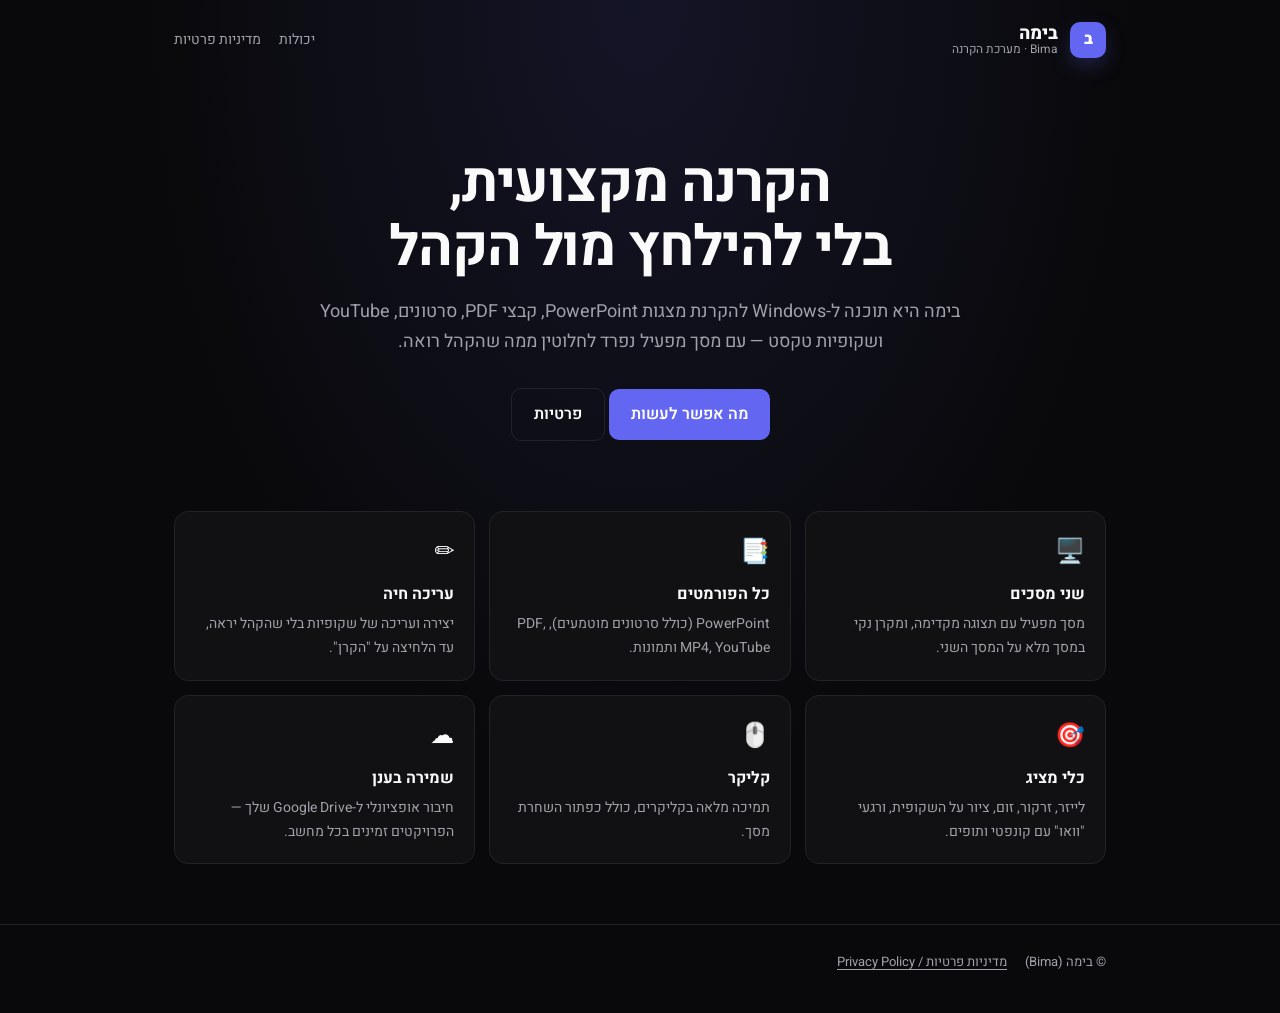
==== index.html @ df874fa4 "Bima homepage and privacy policy Co-Authored-By: Claude Opus 5.5 <noreply@anthropic.com>" ====
<!doctype html>
<html lang="he" dir="rtl">
  <head>
    <meta charset="utf-8" />
    <meta name="viewport" content="width=device-width, initial-scale=1" />
    <title>בימה — מערכת הקרנה | Bima</title>
    <meta name="description" content="Bima — a Windows app for projecting presentations, PDFs, videos and live text slides, with a separate operator screen." />
    <link rel="preconnect" href="https://fonts.googleapis.com" />
    <link href="https://fonts.googleapis.com/css2?family=Heebo:wght@400;600;800;900&display=swap" rel="stylesheet" />
    <link rel="stylesheet" href="style.css" />
  </head>
  <body>
    <div class="wrap">
      <header class="top">
        <div class="logo">ב</div>
        <div class="brand">בימה<small>Bima · מערכת הקרנה</small></div>
        <nav class="links">
          <a href="#features">יכולות</a>
          <a href="privacy.html">מדיניות פרטיות</a>
        </nav>
      </header>

      <section class="hero">
        <h1>הקרנה מקצועית,<br />בלי להילחץ מול הקהל</h1>
        <p>
          בימה היא תוכנה ל-Windows להקרנת מצגות PowerPoint, קבצי PDF, סרטונים, YouTube ושקופיות טקסט — עם מסך מפעיל נפרד
          לחלוטין ממה שהקהל רואה.
        </p>
        <a class="btn" href="#features">מה אפשר לעשות</a>
        <a class="btn ghost" href="privacy.html">פרטיות</a>
      </section>

      <section id="features" class="grid">
        <div class="card"><div class="ico">🖥️</div><h3>שני מסכים</h3><p>מסך מפעיל עם תצוגה מקדימה, ומקרן נקי במסך מלא על המסך השני.</p></div>
        <div class="card"><div class="ico">📑</div><h3>כל הפורמטים</h3><p>PowerPoint (כולל סרטונים מוטמעים), PDF, MP4, YouTube ותמונות.</p></div>
        <div class="card"><div class="ico">✏️</div><h3>עריכה חיה</h3><p>יצירה ועריכה של שקופיות בלי שהקהל יראה, עד הלחיצה על "הקרן".</p></div>
        <div class="card"><div class="ico">🎯</div><h3>כלי מציג</h3><p>לייזר, זרקור, זום, ציור על השקופית, ורגעי "וואו" עם קונפטי ותופים.</p></div>
        <div class="card"><div class="ico">🖱️</div><h3>קליקר</h3><p>תמיכה מלאה בקליקרים, כולל כפתור השחרת מסך.</p></div>
        <div class="card"><div class="ico">☁️</div><h3>שמירה בענן</h3><p>חיבור אופציונלי ל-Google Drive שלך — הפרויקטים זמינים בכל מחשב.</p></div>
      </section>
    </div>

    <footer>
      <div class="wrap">
        <span>© בימה (Bima)</span>
        <a href="privacy.html">מדיניות פרטיות / Privacy Policy</a>
      </div>
    </footer>
  </body>
</html>
---- style.css ----
:root {
  --bg: #09090b;
  --card: #111113;
  --border: #232327;
  --fg: #fafafa;
  --muted: #a1a1aa;
  --primary: #6366f1;
  --ease: cubic-bezier(0.23, 1, 0.32, 1);
}
* { box-sizing: border-box; }
html { scroll-behavior: smooth; }
body {
  margin: 0;
  background: radial-gradient(ellipse at top, rgba(99, 102, 241, 0.12), transparent 55%) no-repeat, var(--bg);
  color: var(--fg);
  font-family: "Heebo", "Segoe UI", system-ui, sans-serif;
  line-height: 1.7;
  -webkit-font-smoothing: antialiased;
}
a { color: #a5b4fc; text-underline-offset: 3px; }
.wrap { max-width: 980px; margin: 0 auto; padding: 0 24px; }
header.top { display: flex; align-items: center; gap: 12px; padding: 22px 0; }
.logo {
  width: 36px; height: 36px; border-radius: 10px; background: var(--primary); color: #fff;
  display: grid; place-items: center; font-weight: 900; box-shadow: 0 8px 24px -8px rgba(99, 102, 241, 0.7);
}
.brand { font-weight: 800; font-size: 18px; line-height: 1.1; }
.brand small { display: block; font-weight: 400; font-size: 12px; color: var(--muted); }
nav.links { margin-inline-start: auto; display: flex; gap: 18px; font-size: 14px; }
nav.links a { color: var(--muted); text-decoration: none; }
nav.links a:hover { color: var(--fg); }

.hero { padding: 72px 0 40px; text-align: center; }
.hero h1 { font-size: clamp(34px, 6vw, 56px); line-height: 1.15; margin: 0 0 16px; letter-spacing: -0.02em; }
.hero p { color: var(--muted); font-size: 18px; max-width: 640px; margin: 0 auto 30px; }
.btn {
  display: inline-flex; align-items: center; gap: 8px; padding: 12px 22px; border-radius: 10px;
  background: var(--primary); color: #fff; font-weight: 600; text-decoration: none;
  transition: transform 160ms var(--ease), background-color 150ms ease;
}
.btn:hover { background: #575bea; }
.btn:active { transform: scale(0.97); }
.btn.ghost { background: transparent; border: 1px solid var(--border); color: var(--fg); }

.grid { display: grid; grid-template-columns: repeat(auto-fill, minmax(260px, 1fr)); gap: 14px; padding: 30px 0 60px; }
.card { background: var(--card); border: 1px solid var(--border); border-radius: 14px; padding: 20px; }
.card .ico { font-size: 24px; }
.card h3 { margin: 8px 0 4px; font-size: 16px; }
.card p { margin: 0; color: var(--muted); font-size: 14px; }

.doc { padding: 30px 0 70px; }
.doc h1 { font-size: 34px; margin: 10px 0 4px; }
.doc .meta { color: var(--muted); font-size: 14px; margin-bottom: 28px; }
.doc h2 { font-size: 20px; margin: 34px 0 8px; }
.doc p, .doc li { color: #d4d4d8; }
.doc ul { padding-inline-start: 22px; }
.doc .box { background: var(--card); border: 1px solid var(--border); border-radius: 12px; padding: 16px 18px; }
.doc code { background: #1f1f23; border-radius: 6px; padding: 1px 6px; font-size: 0.9em; }
.lang-split { border-top: 1px solid var(--border); margin-top: 60px; padding-top: 30px; }

footer { border-top: 1px solid var(--border); padding: 26px 0 40px; color: var(--muted); font-size: 13px; }
footer .wrap { display: flex; gap: 18px; flex-wrap: wrap; }
footer a { color: var(--muted); }
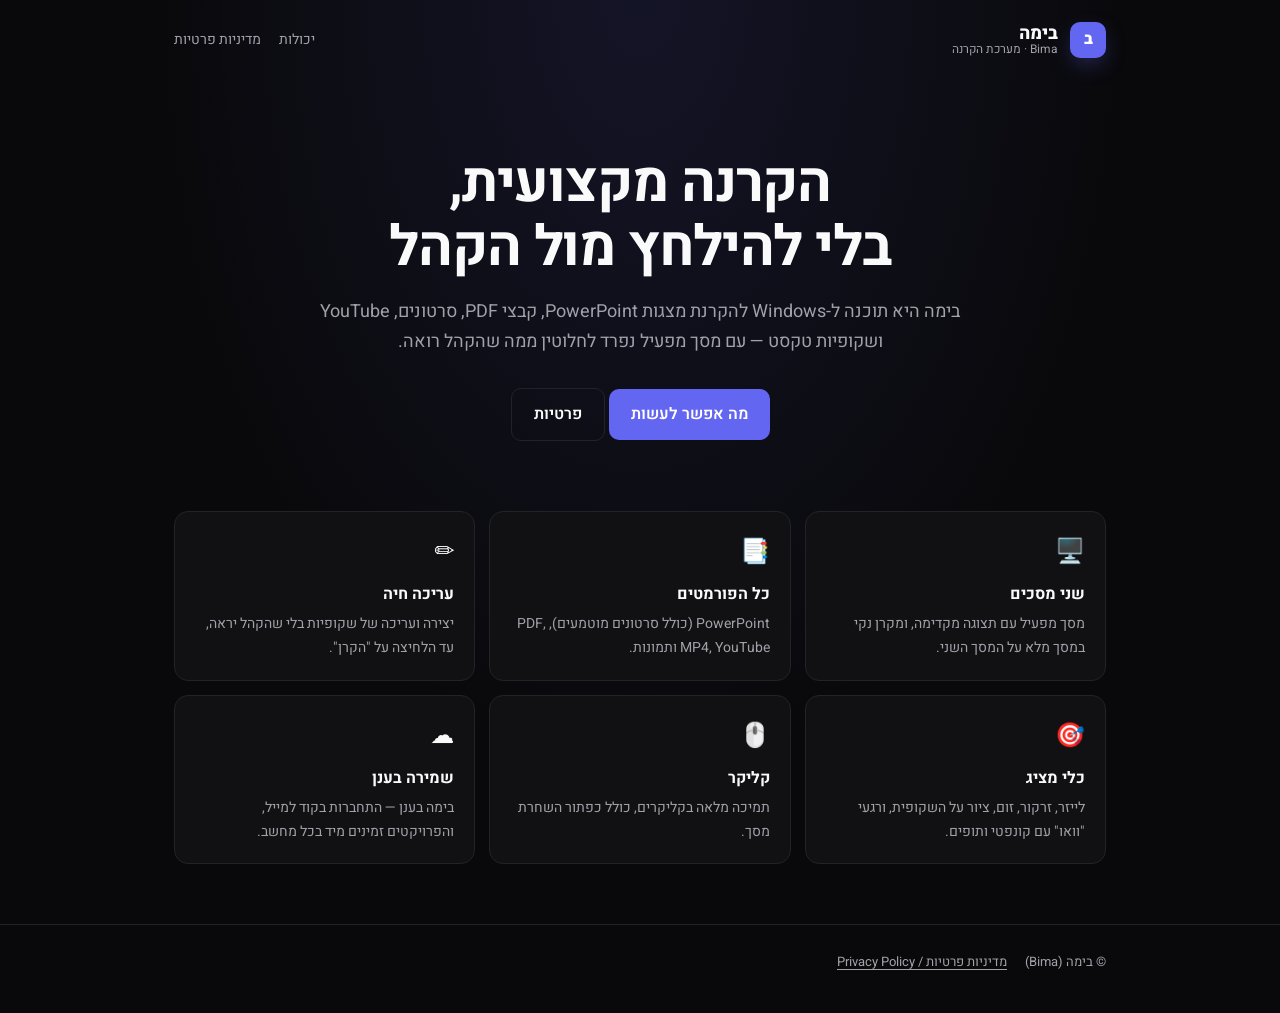
==== commit 5efa263d: "Privacy policy: describe Bima Cloud (Supabase + Cloudflare R2) instead of Google Drive Co-Authored-B" ====
--- a/index.html
+++ b/index.html
@@ -36,7 +36,7 @@
         <div class="card"><div class="ico">✏️</div><h3>עריכה חיה</h3><p>יצירה ועריכה של שקופיות בלי שהקהל יראה, עד הלחיצה על "הקרן".</p></div>
         <div class="card"><div class="ico">🎯</div><h3>כלי מציג</h3><p>לייזר, זרקור, זום, ציור על השקופית, ורגעי "וואו" עם קונפטי ותופים.</p></div>
         <div class="card"><div class="ico">🖱️</div><h3>קליקר</h3><p>תמיכה מלאה בקליקרים, כולל כפתור השחרת מסך.</p></div>
-        <div class="card"><div class="ico">☁️</div><h3>שמירה בענן</h3><p>חיבור אופציונלי ל-Google Drive שלך — הפרויקטים זמינים בכל מחשב.</p></div>
+        <div class="card"><div class="ico">☁️</div><h3>שמירה בענן</h3><p>בימה בענן — התחברות בקוד למייל, והפרויקטים זמינים מיד בכל מחשב.</p></div>
       </section>
     </div>
 
